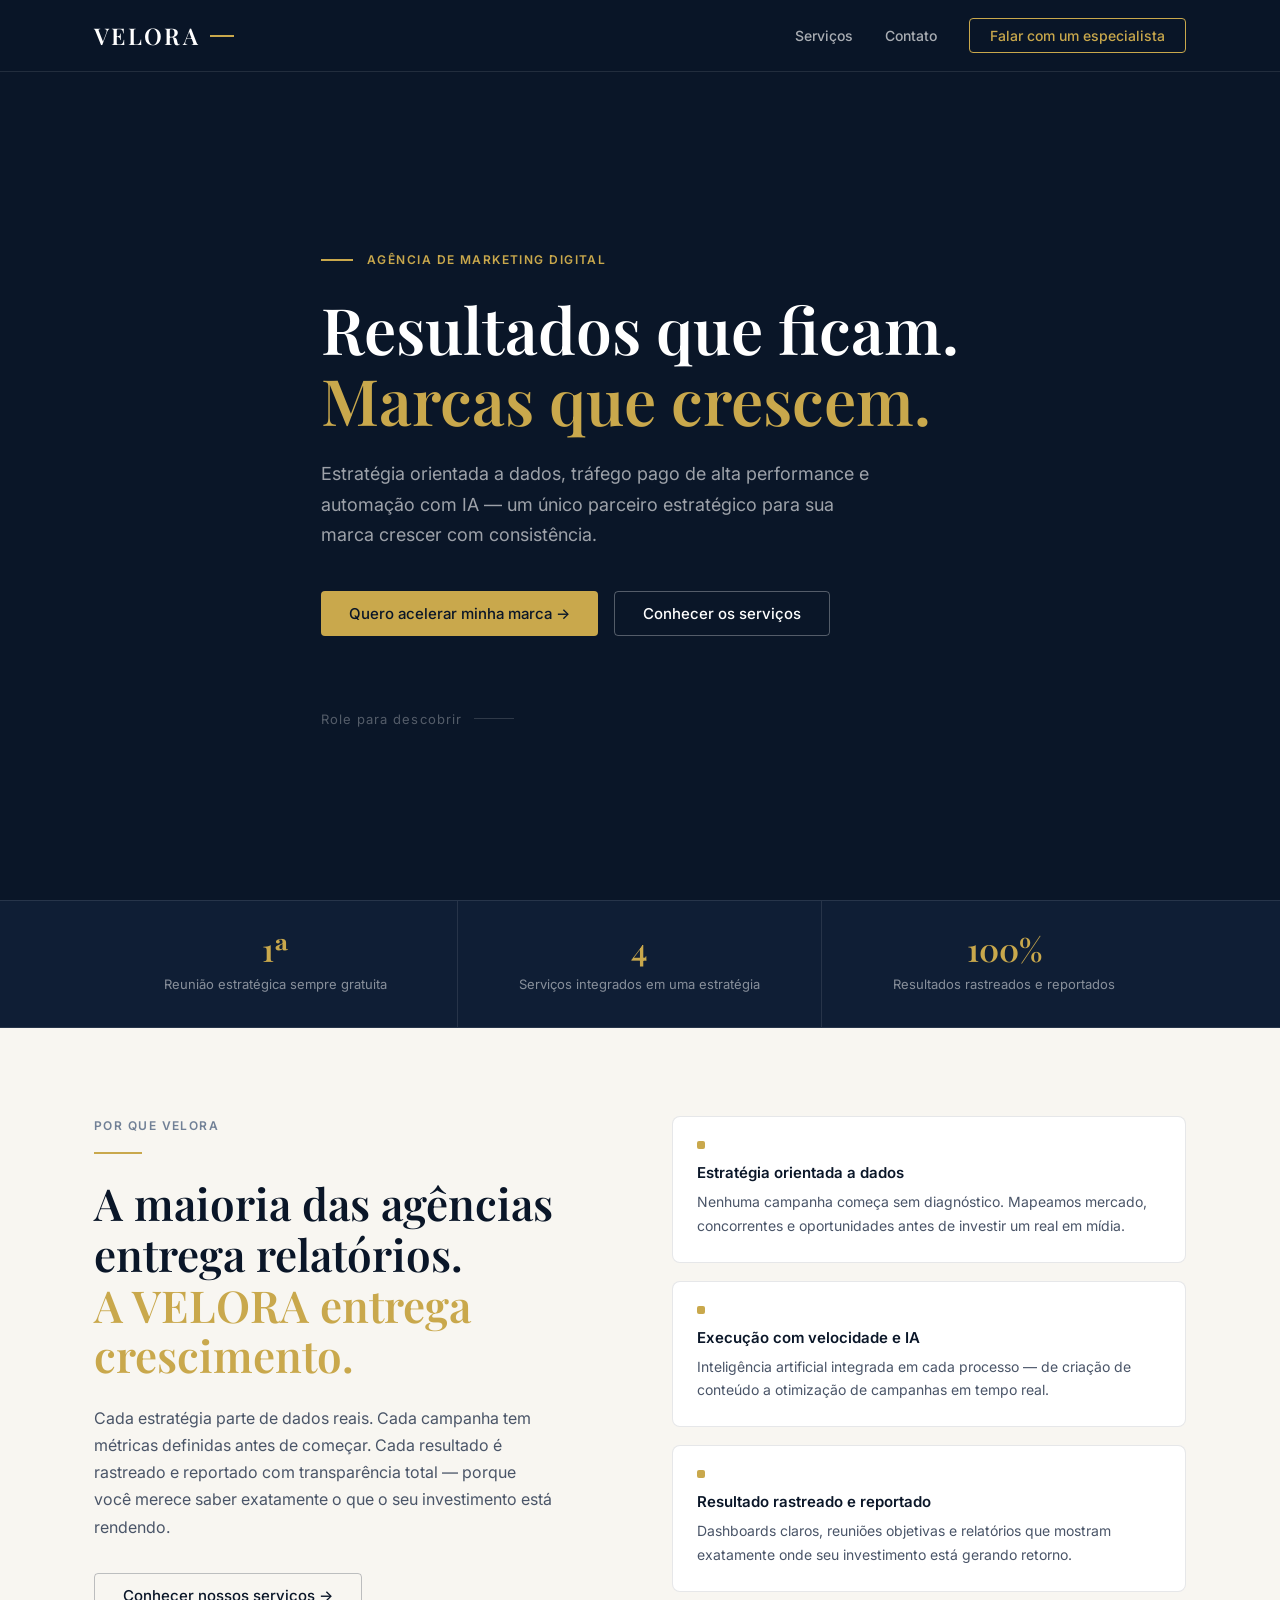
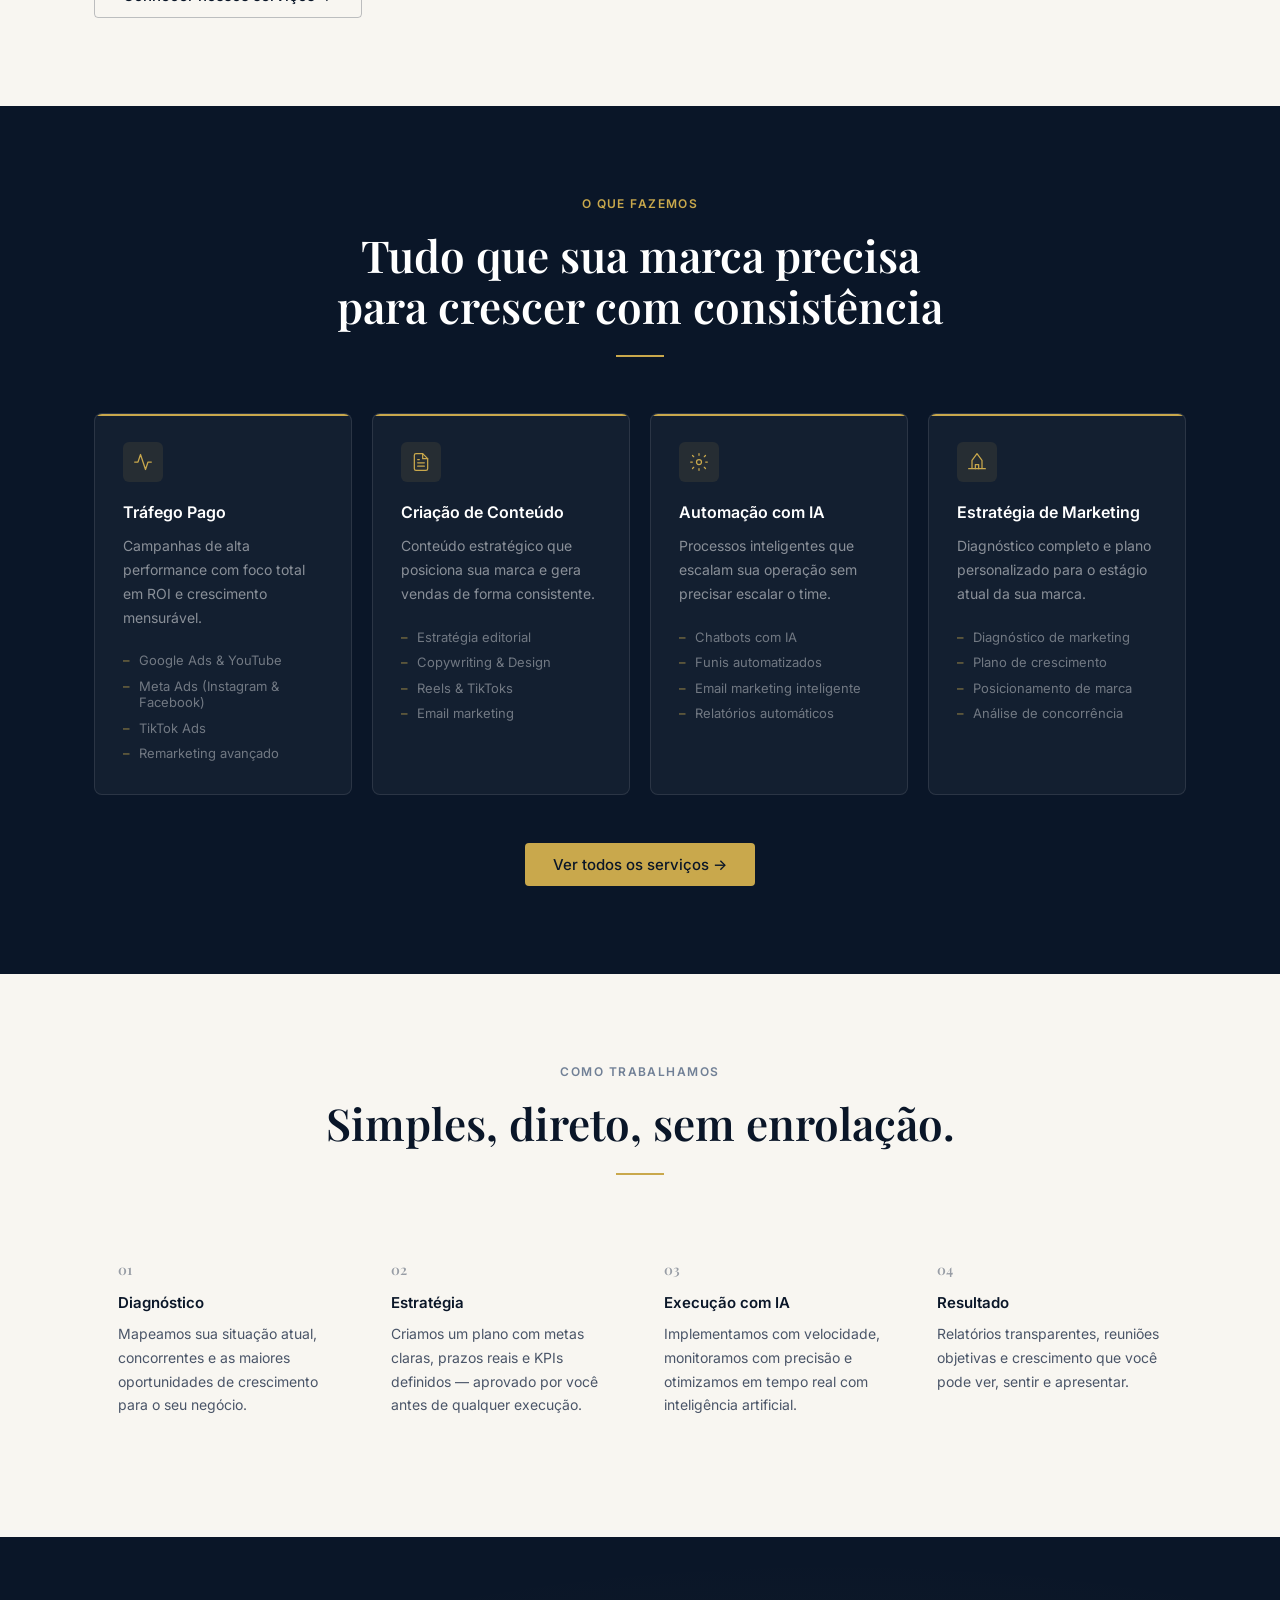
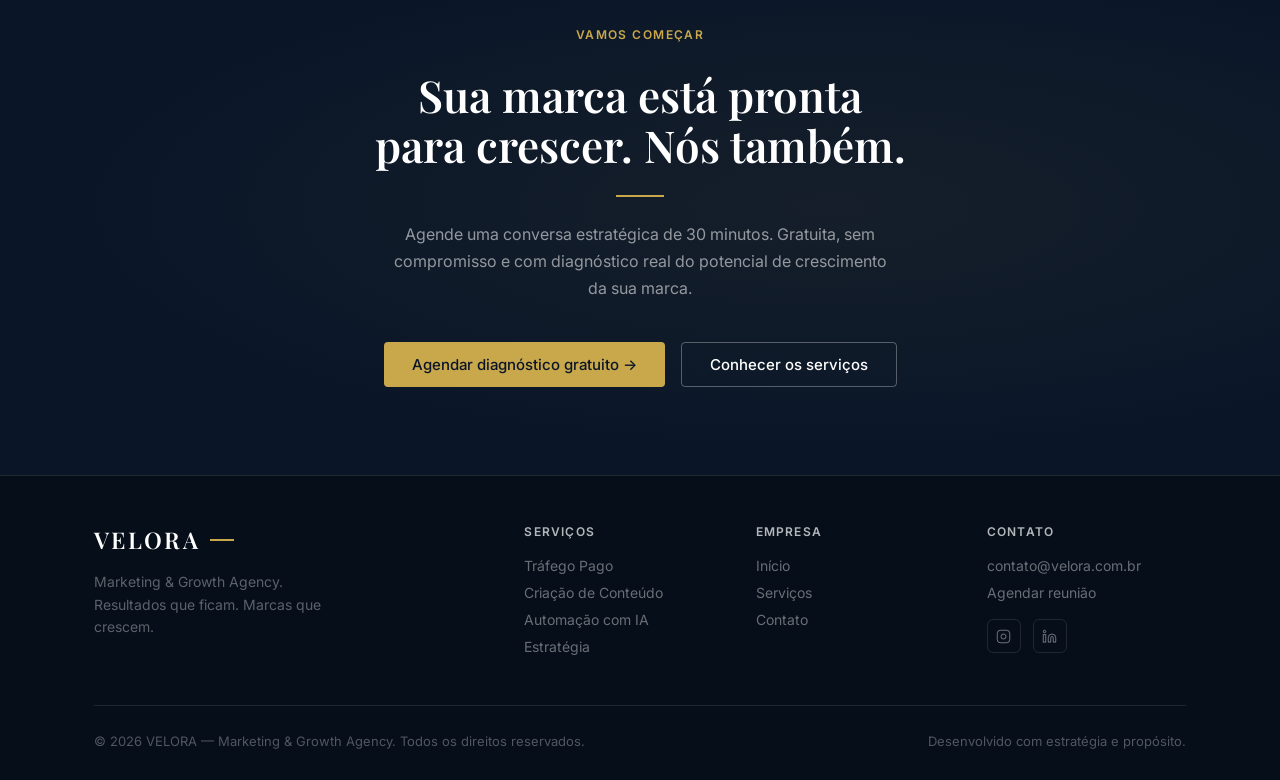
==== index.html @ fdc5f214 "Add files via upload" ====
<!DOCTYPE html>
<html lang="pt-BR">
<head>
  <meta charset="UTF-8">
  <meta name="viewport" content="width=device-width, initial-scale=1.0">
  <title>VELORA — Marketing & Growth Agency</title>
  <meta name="description" content="Resultados que ficam. Marcas que crescem. Estratégia de marketing orientada a dados, tráfego pago de alta performance e automação com IA.">
  <link rel="preconnect" href="https://fonts.googleapis.com">
  <link rel="preconnect" href="https://fonts.gstatic.com" crossorigin>
  <link href="https://fonts.googleapis.com/css2?family=Playfair+Display:wght@600&family=Inter:wght@400;500;600&display=swap" rel="stylesheet">
  <link rel="stylesheet" href="style.css">
</head>
<body>

  <nav class="nav">
    <div class="container nav-inner">
      <a href="index.html" class="nav-logo">
        <span class="nav-logo-text">VELORA</span>
        <span class="nav-logo-rule"></span>
      </a>
      <div class="nav-links">
        <a href="servicos.html">Serviços</a>
        <a href="contato.html">Contato</a>
        <a href="contato.html" class="nav-cta">Falar com um especialista</a>
      </div>
      <button class="nav-burger" id="burger" aria-label="Abrir menu">
        <span></span><span></span><span></span>
      </button>
    </div>
    <nav class="nav-mobile" id="navMobile">
      <a href="index.html">Início</a>
      <a href="servicos.html">Serviços</a>
      <a href="contato.html">Contato</a>
      <a href="contato.html" class="gold-link">Falar com um especialista →</a>
    </nav>
  </nav>

  <section class="hero">
    <div class="container hero-inner">
      <p class="eyebrow hero-eyebrow">Agência de Marketing Digital</p>
      <h1 class="hero-title">
        Resultados que ficam.<br>
        <span class="accent">Marcas que crescem.</span>
      </h1>
      <p class="hero-sub">Estratégia orientada a dados, tráfego pago de alta performance e automação com IA — um único parceiro estratégico para sua marca crescer com consistência.</p>
      <div class="hero-btns">
        <a href="contato.html" class="btn btn-primary">Quero acelerar minha marca →</a>
        <a href="servicos.html" class="btn btn-outline">Conhecer os serviços</a>
      </div>
      <p class="hero-scroll">Role para descobrir</p>
    </div>
  </section>

  <section class="stats-bar">
    <div class="container">
      <div class="stats-grid">
        <div class="stat-item">
          <p class="stat-num">1ª</p>
          <p class="stat-lbl">Reunião estratégica sempre gratuita</p>
        </div>
        <div class="stat-item">
          <p class="stat-num">4</p>
          <p class="stat-lbl">Serviços integrados em uma estratégia</p>
        </div>
        <div class="stat-item">
          <p class="stat-num">100%</p>
          <p class="stat-lbl">Resultados rastreados e reportados</p>
        </div>
      </div>
    </div>
  </section>

  <section class="section dif">
    <div class="container">
      <div class="dif-grid">
        <div class="dif-left">
          <p class="eyebrow">Por que VELORA</p>
          <span class="gold-rule" style="margin: 1rem 0 1.5rem;"></span>
          <h2>A maioria das agências entrega relatórios.<br><em>A VELORA entrega crescimento.</em></h2>
          <p style="margin-top: 1.5rem;">Cada estratégia parte de dados reais. Cada campanha tem métricas definidas antes de começar. Cada resultado é rastreado e reportado com transparência total — porque você merece saber exatamente o que o seu investimento está rendendo.</p>
          <a href="servicos.html" class="btn btn-outline-dark" style="margin-top: 2rem;">Conhecer nossos serviços →</a>
        </div>
        <div class="dif-right">
          <div class="pillar">
            <div class="pillar-dot"></div>
            <h3>Estratégia orientada a dados</h3>
            <p>Nenhuma campanha começa sem diagnóstico. Mapeamos mercado, concorrentes e oportunidades antes de investir um real em mídia.</p>
          </div>
          <div class="pillar">
            <div class="pillar-dot"></div>
            <h3>Execução com velocidade e IA</h3>
            <p>Inteligência artificial integrada em cada processo — de criação de conteúdo a otimização de campanhas em tempo real.</p>
          </div>
          <div class="pillar">
            <div class="pillar-dot"></div>
            <h3>Resultado rastreado e reportado</h3>
            <p>Dashboards claros, reuniões objetivas e relatórios que mostram exatamente onde seu investimento está gerando retorno.</p>
          </div>
        </div>
      </div>
    </div>
  </section>

  <section class="section services">
    <div class="container">
      <div class="services-hd">
        <p class="eyebrow">O que fazemos</p>
        <h2 style="margin-top: 1rem;">Tudo que sua marca precisa<br>para crescer com consistência</h2>
        <span class="gold-rule gold-rule-center" style="margin-top: 1.5rem;"></span>
      </div>
      <div class="services-grid">
        <div class="svc-card">
          <div class="svc-icon">
            <svg viewBox="0 0 24 24"><polyline points="22 12 18 12 15 21 9 3 6 12 2 12"/></svg>
          </div>
          <h3>Tráfego Pago</h3>
          <p>Campanhas de alta performance com foco total em ROI e crescimento mensurável.</p>
          <ul class="svc-list">
            <li>Google Ads & YouTube</li>
            <li>Meta Ads (Instagram & Facebook)</li>
            <li>TikTok Ads</li>
            <li>Remarketing avançado</li>
          </ul>
        </div>
        <div class="svc-card">
          <div class="svc-icon">
            <svg viewBox="0 0 24 24"><path d="M14 2H6a2 2 0 0 0-2 2v16a2 2 0 0 0 2 2h12a2 2 0 0 0 2-2V8z"/><polyline points="14 2 14 8 20 8"/><line x1="16" y1="13" x2="8" y2="13"/><line x1="16" y1="17" x2="8" y2="17"/><polyline points="10 9 9 9 8 9"/></svg>
          </div>
          <h3>Criação de Conteúdo</h3>
          <p>Conteúdo estratégico que posiciona sua marca e gera vendas de forma consistente.</p>
          <ul class="svc-list">
            <li>Estratégia editorial</li>
            <li>Copywriting & Design</li>
            <li>Reels & TikToks</li>
            <li>Email marketing</li>
          </ul>
        </div>
        <div class="svc-card">
          <div class="svc-icon">
            <svg viewBox="0 0 24 24"><circle cx="12" cy="12" r="3"/><path d="M12 2v2m0 16v2M4.22 4.22l1.42 1.42m12.72 12.72 1.42 1.42M2 12h2m16 0h2M4.22 19.78l1.42-1.42M18.36 5.64l1.42-1.42"/></svg>
          </div>
          <h3>Automação com IA</h3>
          <p>Processos inteligentes que escalam sua operação sem precisar escalar o time.</p>
          <ul class="svc-list">
            <li>Chatbots com IA</li>
            <li>Funis automatizados</li>
            <li>Email marketing inteligente</li>
            <li>Relatórios automáticos</li>
          </ul>
        </div>
        <div class="svc-card">
          <div class="svc-icon">
            <svg viewBox="0 0 24 24"><path d="M2 20h20M6 20V10l6-8 6 8v10"/><path d="M10 20v-5h4v5"/></svg>
          </div>
          <h3>Estratégia de Marketing</h3>
          <p>Diagnóstico completo e plano personalizado para o estágio atual da sua marca.</p>
          <ul class="svc-list">
            <li>Diagnóstico de marketing</li>
            <li>Plano de crescimento</li>
            <li>Posicionamento de marca</li>
            <li>Análise de concorrência</li>
          </ul>
        </div>
      </div>
      <div style="text-align: center; margin-top: 3rem;">
        <a href="servicos.html" class="btn btn-primary">Ver todos os serviços →</a>
      </div>
    </div>
  </section>

  <section class="section process">
    <div class="container">
      <div class="process-hd">
        <p class="eyebrow">Como trabalhamos</p>
        <h2 style="margin-top: 1rem;">Simples, direto, sem enrolação.</h2>
        <span class="gold-rule gold-rule-center" style="margin-top: 1.5rem;"></span>
      </div>
      <div class="process-steps">
        <div class="p-step">
          <p class="step-n">01</p>
          <h3>Diagnóstico</h3>
          <p>Mapeamos sua situação atual, concorrentes e as maiores oportunidades de crescimento para o seu negócio.</p>
        </div>
        <div class="p-step">
          <p class="step-n">02</p>
          <h3>Estratégia</h3>
          <p>Criamos um plano com metas claras, prazos reais e KPIs definidos — aprovado por você antes de qualquer execução.</p>
        </div>
        <div class="p-step">
          <p class="step-n">03</p>
          <h3>Execução com IA</h3>
          <p>Implementamos com velocidade, monitoramos com precisão e otimizamos em tempo real com inteligência artificial.</p>
        </div>
        <div class="p-step">
          <p class="step-n">04</p>
          <h3>Resultado</h3>
          <p>Relatórios transparentes, reuniões objetivas e crescimento que você pode ver, sentir e apresentar.</p>
        </div>
      </div>
    </div>
  </section>

  <section class="section cta-sec">
    <div class="container">
      <div class="cta-inner">
        <p class="eyebrow">Vamos começar</p>
        <h2>Sua marca está pronta<br>para crescer. Nós também.</h2>
        <span class="gold-rule gold-rule-center" style="margin: 1.5rem auto;"></span>
        <p>Agende uma conversa estratégica de 30 minutos. Gratuita, sem compromisso e com diagnóstico real do potencial de crescimento da sua marca.</p>
        <div class="cta-btns">
          <a href="contato.html" class="btn btn-primary">Agendar diagnóstico gratuito →</a>
          <a href="servicos.html" class="btn btn-outline">Conhecer os serviços</a>
        </div>
      </div>
    </div>
  </section>

  <footer class="footer">
    <div class="container">
      <div class="footer-grid">
        <div class="footer-brand">
          <a href="index.html" class="nav-logo">
            <span class="nav-logo-text">VELORA</span>
            <span class="nav-logo-rule"></span>
          </a>
          <p>Marketing & Growth Agency.<br>Resultados que ficam. Marcas que crescem.</p>
        </div>
        <div class="footer-col">
          <h4>Serviços</h4>
          <a href="servicos.html">Tráfego Pago</a>
          <a href="servicos.html">Criação de Conteúdo</a>
          <a href="servicos.html">Automação com IA</a>
          <a href="servicos.html">Estratégia</a>
        </div>
        <div class="footer-col">
          <h4>Empresa</h4>
          <a href="index.html">Início</a>
          <a href="servicos.html">Serviços</a>
          <a href="contato.html">Contato</a>
        </div>
        <div class="footer-col">
          <h4>Contato</h4>
          <a href="mailto:contato@velora.com.br">contato@velora.com.br</a>
          <a href="contato.html">Agendar reunião</a>
          <div class="footer-social">
            <a href="#" aria-label="Instagram">
              <svg viewBox="0 0 24 24"><rect x="2" y="2" width="20" height="20" rx="5"/><path d="M16 11.37A4 4 0 1 1 12.63 8 4 4 0 0 1 16 11.37z"/><line x1="17.5" y1="6.5" x2="17.51" y2="6.5"/></svg>
            </a>
            <a href="#" aria-label="LinkedIn">
              <svg viewBox="0 0 24 24"><path d="M16 8a6 6 0 0 1 6 6v7h-4v-7a2 2 0 0 0-2-2 2 2 0 0 0-2 2v7h-4v-7a6 6 0 0 1 6-6z"/><rect x="2" y="9" width="4" height="12"/><circle cx="4" cy="4" r="2"/></svg>
            </a>
          </div>
        </div>
      </div>
      <div class="footer-bottom">
        <p>© 2026 VELORA — Marketing & Growth Agency. Todos os direitos reservados.</p>
        <p>Desenvolvido com estratégia e propósito.</p>
      </div>
    </div>
  </footer>

  <script>
    const burger = document.getElementById('burger');
    const nav = document.getElementById('navMobile');
    burger.addEventListener('click', () => nav.classList.toggle('open'));
  </script>

</body>
</html>
---- style.css ----
/* ==========================================
   VELORA — Master Stylesheet
   Marketing & Growth Agency
   ========================================== */

*, *::before, *::after { box-sizing: border-box; margin: 0; padding: 0; }
html { scroll-behavior: smooth; font-size: 16px; }
body { font-family: 'Inter', system-ui, -apple-system, sans-serif; background: #F8F6F1; color: #0A1628; -webkit-font-smoothing: antialiased; }
img { max-width: 100%; display: block; }
a { text-decoration: none; color: inherit; }
ul { list-style: none; }

:root {
  --midnight: #0A1628;
  --midnight-2: #0F1E35;
  --gold: #C9A84C;
  --gold-light: #DFC07A;
  --off-white: #F8F6F1;
  --white: #FFFFFF;
  --teal: #2B9CB3;
  --carbon: #4A5568;
  --carbon-light: #718096;
  --border-light: rgba(255,255,255,0.1);
  --border-dark: rgba(10,22,40,0.1);
  --max-w: 1140px;
  --nav-h: 72px;
}

h1, h2, h3 { font-family: 'Playfair Display', Georgia, serif; }
h1 { font-size: clamp(2.25rem, 5.5vw, 4rem); line-height: 1.1; font-weight: 600; }
h2 { font-size: clamp(1.75rem, 4vw, 2.75rem); line-height: 1.15; font-weight: 600; }
h3 { font-size: 1.125rem; font-weight: 600; }
p { line-height: 1.7; }

.container { max-width: var(--max-w); margin: 0 auto; padding: 0 1.5rem; }
.section { padding: 5.5rem 0; }
.eyebrow { font-size: 0.75rem; font-weight: 600; letter-spacing: 0.12em; text-transform: uppercase; }
.gold-rule { width: 48px; height: 2px; background: var(--gold); display: block; }
.gold-rule-center { margin-left: auto; margin-right: auto; }

/* NAV */
.nav { position: fixed; top: 0; left: 0; right: 0; height: var(--nav-h); background: rgba(10,22,40,0.97); backdrop-filter: blur(12px); z-index: 100; border-bottom: 1px solid var(--border-light); }
.nav-inner { height: 100%; display: flex; align-items: center; justify-content: space-between; }
.nav-logo { display: flex; align-items: center; gap: 10px; }
.nav-logo-text { font-family: 'Playfair Display', serif; font-size: 1.4375rem; font-weight: 600; color: var(--white); letter-spacing: 0.1em; }
.nav-logo-rule { width: 24px; height: 2px; background: var(--gold); flex-shrink: 0; }
.nav-links { display: flex; align-items: center; gap: 2rem; }
.nav-links a { font-size: 0.875rem; font-weight: 500; color: rgba(255,255,255,0.65); transition: color 0.2s; }
.nav-links a:hover, .nav-links a.active { color: var(--white); }
.nav-cta { background: transparent; border: 1.5px solid var(--gold); color: var(--gold) !important; padding: 0.5rem 1.25rem; border-radius: 4px; font-size: 0.875rem; font-weight: 500; cursor: pointer; transition: background 0.2s, color 0.2s; font-family: inherit; }
.nav-cta:hover { background: var(--gold); color: var(--midnight) !important; }
.nav-burger { display: none; flex-direction: column; gap: 5px; cursor: pointer; background: none; border: none; padding: 4px; }
.nav-burger span { width: 24px; height: 2px; background: var(--white); transition: all 0.3s; display: block; }
.nav-mobile { display: none; }
.nav-mobile.open { display: flex; flex-direction: column; background: var(--midnight); position: fixed; top: var(--nav-h); left: 0; right: 0; bottom: 0; padding: 2rem 1.5rem; z-index: 99; gap: 0; }
.nav-mobile.open a { font-size: 1.25rem; color: rgba(255,255,255,0.8); padding: 1.125rem 0; border-bottom: 1px solid var(--border-light); }
.nav-mobile.open a.gold-link { color: var(--gold); border-bottom: none; margin-top: 1.5rem; }

/* BUTTONS */
.btn { display: inline-flex; align-items: center; gap: 8px; padding: 0.875rem 1.75rem; border-radius: 4px; font-size: 0.9375rem; font-weight: 500; cursor: pointer; transition: all 0.2s; border: none; font-family: inherit; line-height: 1; }
.btn-primary { background: var(--gold); color: var(--midnight); }
.btn-primary:hover { background: var(--gold-light); }
.btn-outline { background: transparent; border: 1.5px solid rgba(255,255,255,0.3); color: var(--white); }
.btn-outline:hover { border-color: var(--white); background: rgba(255,255,255,0.06); }
.btn-outline-dark { background: transparent; border: 1.5px solid rgba(10,22,40,0.25); color: var(--midnight); }
.btn-outline-dark:hover { border-color: var(--midnight); background: rgba(10,22,40,0.05); }
.btn-full { width: 100%; justify-content: center; }

/* HERO (Home) */
.hero { min-height: 100vh; background: var(--midnight); color: var(--white); display: flex; align-items: center; padding-top: var(--nav-h); }
.hero-inner { padding: 4rem 0 3.5rem; }
.hero-eyebrow { color: var(--gold); margin-bottom: 1.5rem; display: flex; align-items: center; gap: 14px; }
.hero-eyebrow::before { content: ''; display: block; width: 32px; height: 1.5px; background: var(--gold); }
.hero-title { margin-bottom: 0.5rem; }
.hero-title .accent { color: var(--gold); }
.hero-sub { font-size: clamp(1rem, 2vw, 1.125rem); color: rgba(255,255,255,0.6); margin: 1.5rem 0 2.5rem; max-width: 560px; }
.hero-btns { display: flex; gap: 1rem; flex-wrap: wrap; }
.hero-scroll { margin-top: 4.5rem; color: rgba(255,255,255,0.3); font-size: 0.8125rem; letter-spacing: 0.08em; display: flex; align-items: center; gap: 12px; }
.hero-scroll::after { content: ''; display: block; width: 40px; height: 1px; background: rgba(255,255,255,0.15); }

/* STATS BAR */
.stats-bar { background: var(--midnight-2); border-top: 1px solid var(--border-light); border-bottom: 1px solid var(--border-light); }
.stats-grid { display: grid; grid-template-columns: repeat(3, 1fr); }
.stat-item { padding: 2rem; text-align: center; border-right: 1px solid var(--border-light); }
.stat-item:last-child { border-right: none; }
.stat-num { font-family: 'Playfair Display', serif; font-size: 2rem; font-weight: 600; color: var(--gold); line-height: 1; margin-bottom: 0.5rem; }
.stat-lbl { font-size: 0.8125rem; color: rgba(255,255,255,0.5); }

/* DIFERENCIAIS */
.dif { background: var(--off-white); }
.dif-grid { display: grid; grid-template-columns: 1fr 1fr; gap: 4rem; align-items: start; }
.dif-left .eyebrow { color: var(--carbon-light); margin-bottom: 1rem; }
.dif-left h2 { margin: 1.25rem 0 1.5rem; }
.dif-left h2 em { font-style: normal; color: var(--gold); }
.dif-left p { color: var(--carbon); max-width: 460px; }
.dif-right { display: grid; gap: 1.125rem; }
.pillar { background: var(--white); border-radius: 8px; padding: 1.5rem; border: 1px solid var(--border-dark); }
.pillar-dot { width: 8px; height: 8px; background: var(--gold); border-radius: 2px; margin-bottom: 0.875rem; }
.pillar h3 { font-family: 'Inter', sans-serif; font-size: 0.9375rem; font-weight: 600; margin-bottom: 0.5rem; }
.pillar p { font-size: 0.875rem; color: var(--carbon); }

/* SERVICES SECTION */
.services { background: var(--midnight); color: var(--white); }
.services-hd { text-align: center; margin-bottom: 3.5rem; }
.services-hd .eyebrow { color: var(--gold); margin-bottom: 1rem; }
.services-hd h2 { color: var(--white); }
.services-grid { display: grid; grid-template-columns: repeat(4, 1fr); gap: 1.25rem; }
.svc-card { background: rgba(255,255,255,0.04); border: 1px solid var(--border-light); border-radius: 8px; padding: 1.75rem; transition: border-color 0.2s; position: relative; overflow: hidden; }
.svc-card::before { content: ''; position: absolute; top: 0; left: 0; right: 0; height: 2px; background: var(--gold); }
.svc-card:hover { border-color: rgba(201,168,76,0.35); }
.svc-icon { width: 40px; height: 40px; background: rgba(201,168,76,0.1); border-radius: 6px; display: flex; align-items: center; justify-content: center; margin-bottom: 1.25rem; }
.svc-icon svg { width: 20px; height: 20px; stroke: var(--gold); fill: none; stroke-width: 1.5; stroke-linecap: round; stroke-linejoin: round; }
.svc-card h3 { color: var(--white); margin-bottom: 0.75rem; font-family: 'Inter', sans-serif; font-size: 1rem; font-weight: 600; }
.svc-card > p { color: rgba(255,255,255,0.5); font-size: 0.875rem; }
.svc-list { margin-top: 1.125rem; }
.svc-list li { font-size: 0.8125rem; color: rgba(255,255,255,0.4); padding: 0.3rem 0; padding-left: 1rem; position: relative; }
.svc-list li::before { content: '–'; position: absolute; left: 0; color: var(--gold); opacity: 0.7; }

/* PROCESS */
.process { background: var(--off-white); }
.process-hd { text-align: center; margin-bottom: 3.5rem; }
.process-hd .eyebrow { color: var(--carbon-light); margin-bottom: 1rem; }
.process-steps { display: grid; grid-template-columns: repeat(4, 1fr); gap: 0; }
.p-step { padding: 2rem 1.5rem; }
.step-n { font-family: 'Playfair Display', serif; font-size: 1.875rem; color: var(--gold); font-weight: 600; line-height: 1; margin-bottom: 1rem; opacity: 0.55; }
.p-step h3 { font-family: 'Inter', sans-serif; font-size: 0.9375rem; font-weight: 600; margin-bottom: 0.625rem; }
.p-step p { font-size: 0.875rem; color: var(--carbon); }

/* CTA SECTION */
.cta-sec { background: var(--midnight); position: relative; overflow: hidden; }
.cta-sec::before { content: ''; position: absolute; inset: 0; background: radial-gradient(ellipse at 65% 50%, rgba(201,168,76,0.06) 0%, transparent 65%); }
.cta-inner { text-align: center; position: relative; z-index: 1; }
.cta-inner .eyebrow { color: var(--gold); margin-bottom: 1.5rem; }
.cta-inner h2 { color: var(--white); margin-bottom: 1rem; }
.cta-inner > p { color: rgba(255,255,255,0.55); max-width: 500px; margin: 0 auto; }
.cta-btns { display: flex; gap: 1rem; justify-content: center; flex-wrap: wrap; margin-top: 2.5rem; }

/* HERO SUB-PAGES */
.hero-page { background: var(--midnight); color: var(--white); padding: calc(var(--nav-h) + 4rem) 0 4rem; }
.hero-page .eyebrow { color: var(--gold); margin-bottom: 1rem; }
.hero-page h1 { font-size: clamp(2rem, 4.5vw, 3.25rem); margin: 1.25rem 0 1rem; }
.hero-page p { color: rgba(255,255,255,0.6); max-width: 540px; font-size: 1.0625rem; }

/* SERVICES FULL PAGE */
.svc-full { background: var(--off-white); }
.svc-card-full { background: var(--white); border-radius: 10px; padding: 2.5rem; border: 1px solid var(--border-dark); margin-bottom: 1.5rem; display: grid; grid-template-columns: 1fr 1fr; gap: 2.5rem; align-items: start; }
.svc-tag { display: inline-block; background: rgba(201,168,76,0.1); color: #8B6D1E; font-size: 0.75rem; font-weight: 600; padding: 0.3rem 0.875rem; border-radius: 20px; margin-bottom: 1rem; letter-spacing: 0.04em; text-transform: uppercase; }
.svc-card-full h3 { font-family: 'Playfair Display', serif; font-size: 1.5rem; margin-bottom: 0.875rem; }
.svc-card-full > div:first-child > p { color: var(--carbon); font-size: 0.9375rem; }
.feat-list li { display: flex; align-items: flex-start; gap: 10px; font-size: 0.875rem; color: var(--carbon); padding: 0.5rem 0; border-bottom: 1px solid rgba(10,22,40,0.07); }
.feat-list li::before { content: ''; display: block; width: 6px; height: 6px; min-width: 6px; background: var(--gold); border-radius: 50%; margin-top: 0.5rem; }

/* CONTACT PAGE */
.contact-sec { background: var(--off-white); }
.contact-grid { display: grid; grid-template-columns: 1fr 1fr; gap: 4rem; align-items: start; }
.form-card { background: var(--white); border-radius: 10px; padding: 2.5rem; border: 1px solid var(--border-dark); }
.form-card h3 { margin-bottom: 0.375rem; font-family: 'Playfair Display', serif; }
.form-card > p { font-size: 0.875rem; color: var(--carbon-light); margin-bottom: 2rem; }
.form-grp { margin-bottom: 1.125rem; }
.form-lbl { display: block; font-size: 0.8125rem; font-weight: 500; color: var(--midnight); margin-bottom: 0.5rem; }
.form-inp, .form-ta, .form-sel { width: 100%; padding: 0.75rem 1rem; border: 1.5px solid rgba(10,22,40,0.15); border-radius: 6px; font-size: 0.9375rem; font-family: inherit; color: var(--midnight); background: var(--white); transition: border-color 0.2s; outline: none; }
.form-inp:focus, .form-ta:focus, .form-sel:focus { border-color: var(--gold); }
.form-ta { resize: vertical; min-height: 130px; }
.form-sel { appearance: none; background-image: url("data:image/svg+xml,%3Csvg width='12' height='12' viewBox='0 0 12 12' fill='none' xmlns='http://www.w3.org/2000/svg'%3E%3Cpath d='M2 4.5L6 8.5L10 4.5' stroke='%234A5568' stroke-width='1.5' stroke-linecap='round'/%3E%3C/svg%3E"); background-repeat: no-repeat; background-position: right 1rem center; padding-right: 2.5rem; cursor: pointer; }
.form-row { display: grid; grid-template-columns: 1fr 1fr; gap: 1rem; }
.contact-sidebar { padding-top: 0.5rem; }
.contact-sidebar .eyebrow { color: var(--carbon-light); margin-bottom: 1rem; }
.contact-sidebar h3 { font-family: 'Playfair Display', serif; font-size: 1.5rem; margin: 1.25rem 0 0.75rem; }
.contact-sidebar > p { color: var(--carbon); margin-bottom: 2rem; }
.c-item { display: flex; gap: 1rem; align-items: flex-start; margin-bottom: 1.5rem; }
.c-icon { width: 40px; height: 40px; min-width: 40px; background: rgba(201,168,76,0.1); border-radius: 6px; display: flex; align-items: center; justify-content: center; }
.c-icon svg { width: 18px; height: 18px; stroke: var(--gold); fill: none; stroke-width: 1.5; stroke-linecap: round; stroke-linejoin: round; }
.c-item-txt p:first-child { font-size: 0.8125rem; font-weight: 500; color: var(--carbon-light); margin-bottom: 2px; }
.c-item-txt p:last-child { font-size: 0.9375rem; color: var(--midnight); font-weight: 500; }
.diag-card { background: var(--midnight); border-radius: 10px; padding: 1.75rem; margin-top: 2rem; }
.diag-card .eyebrow { color: var(--gold); margin-bottom: 0.875rem; }
.diag-card p { color: rgba(255,255,255,0.55); font-size: 0.875rem; line-height: 1.6; }
.diag-card p.diag-title { color: var(--white); font-size: 1rem; font-weight: 500; margin-bottom: 0.625rem; }
.success-msg { display: none; margin-top: 1rem; padding: 1rem; background: rgba(43,156,179,0.08); border: 1px solid rgba(43,156,179,0.2); border-radius: 6px; font-size: 0.875rem; color: var(--midnight); }

/* FOOTER */
.footer { background: #060E1A; border-top: 1px solid var(--border-light); padding: 3rem 0 1.75rem; }
.footer-grid { display: grid; grid-template-columns: 2fr 1fr 1fr 1fr; gap: 2rem; margin-bottom: 2.5rem; }
.footer-brand > p { font-size: 0.875rem; color: rgba(255,255,255,0.35); margin-top: 1rem; max-width: 240px; line-height: 1.6; }
.footer-col h4 { font-size: 0.75rem; font-weight: 600; color: rgba(255,255,255,0.7); margin-bottom: 1.125rem; letter-spacing: 0.1em; text-transform: uppercase; }
.footer-col a { display: block; font-size: 0.875rem; color: rgba(255,255,255,0.4); margin-bottom: 0.625rem; transition: color 0.2s; }
.footer-col a:hover { color: rgba(255,255,255,0.8); }
.footer-bottom { border-top: 1px solid var(--border-light); padding-top: 1.5rem; display: flex; align-items: center; justify-content: space-between; font-size: 0.8125rem; color: rgba(255,255,255,0.3); }
.footer-social { display: flex; gap: 0.75rem; margin-top: 1.125rem; }
.footer-social a { width: 34px; height: 34px; border-radius: 6px; border: 1px solid var(--border-light); display: flex; align-items: center; justify-content: center; transition: border-color 0.2s; }
.footer-social a:hover { border-color: rgba(201,168,76,0.5); }
.footer-social a svg { width: 15px; height: 15px; stroke: rgba(255,255,255,0.45); fill: none; stroke-width: 1.5; }

/* RESPONSIVE */
@media (max-width: 1024px) {
  .services-grid { grid-template-columns: repeat(2, 1fr); }
  .process-steps { grid-template-columns: repeat(2, 1fr); }
}

@media (max-width: 768px) {
  .nav-links { display: none; }
  .nav-cta { display: none; }
  .nav-burger { display: flex; }
  .dif-grid { grid-template-columns: 1fr; gap: 2.5rem; }
  .services-grid { grid-template-columns: 1fr; }
  .process-steps { grid-template-columns: 1fr; }
  .svc-card-full { grid-template-columns: 1fr; gap: 1.5rem; }
  .contact-grid { grid-template-columns: 1fr; gap: 2.5rem; }
  .stats-grid { grid-template-columns: 1fr; }
  .stat-item { border-right: none; border-bottom: 1px solid var(--border-light); }
  .stat-item:last-child { border-bottom: none; }
  .footer-grid { grid-template-columns: 1fr 1fr; }
  .footer-bottom { flex-direction: column; gap: 0.75rem; text-align: center; }
  .hero-btns { flex-direction: column; }
  .hero-btns .btn { width: 100%; justify-content: center; }
  .cta-btns { flex-direction: column; align-items: center; }
}

@media (max-width: 480px) {
  .footer-grid { grid-template-columns: 1fr; }
  .form-row { grid-template-columns: 1fr; }
}
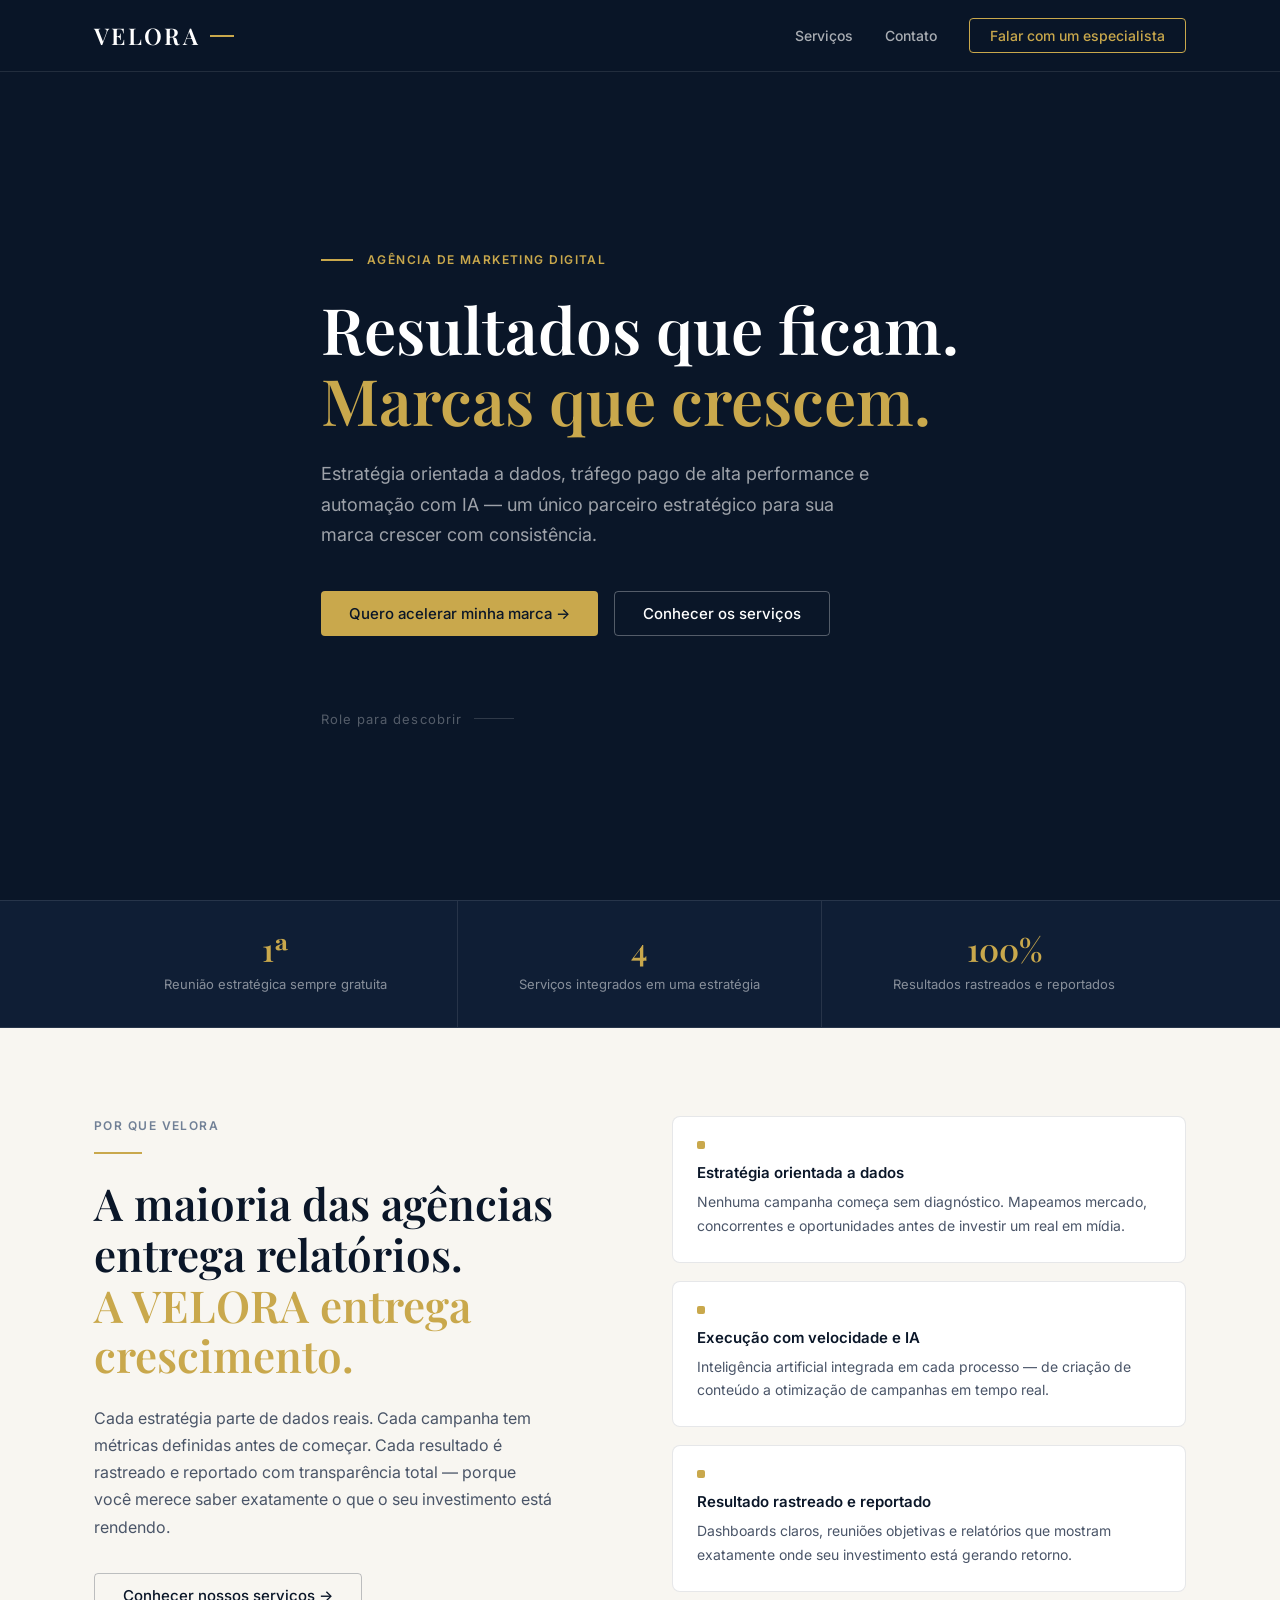
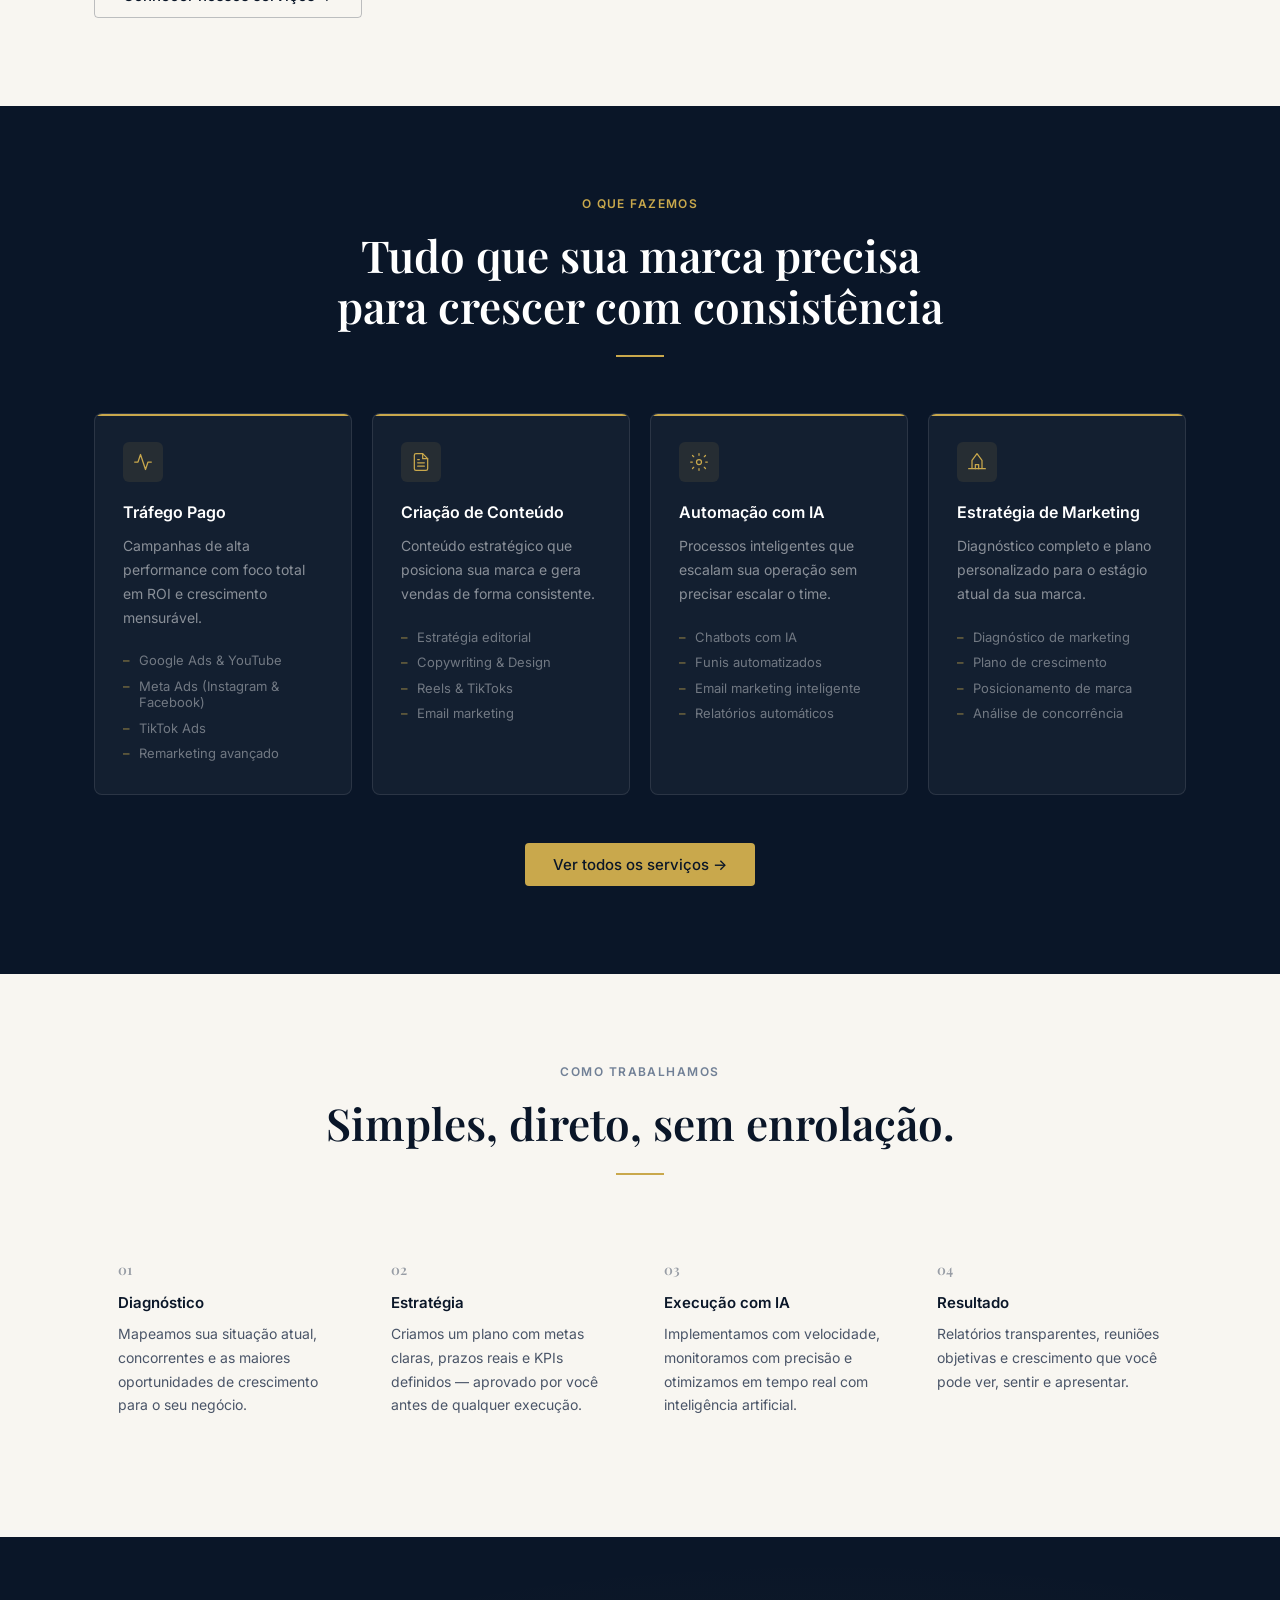
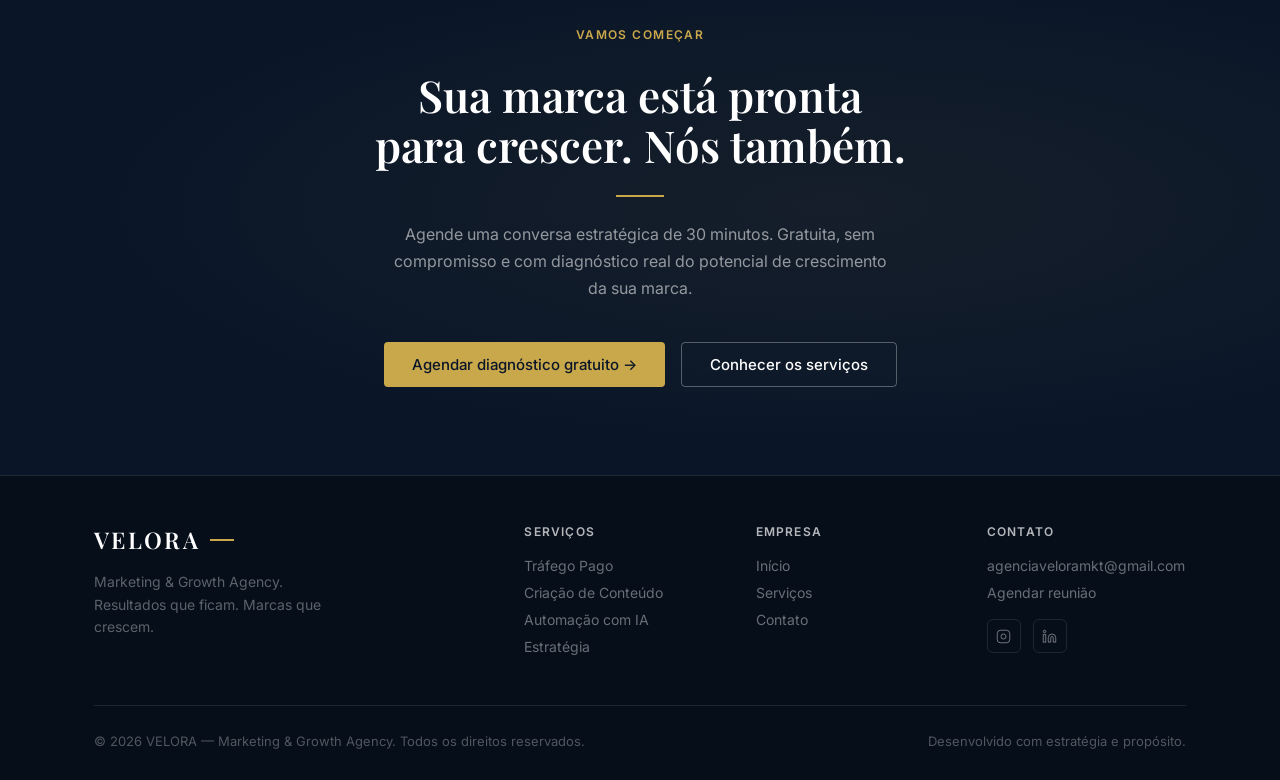
==== commit be19378b: "Add files via upload" ====
--- a/index.html
+++ b/index.html
@@ -13,6 +13,7 @@
 <body>
 
   <nav class="nav">
+  <input type="checkbox" id="nav-toggle">
     <div class="container nav-inner">
       <a href="index.html" class="nav-logo">
         <span class="nav-logo-text">VELORA</span>
@@ -23,9 +24,9 @@
         <a href="contato.html">Contato</a>
         <a href="contato.html" class="nav-cta">Falar com um especialista</a>
       </div>
-      <button class="nav-burger" id="burger" aria-label="Abrir menu">
+      <label for="nav-toggle" class="nav-burger" aria-label="Abrir menu">
         <span></span><span></span><span></span>
-      </button>
+      </label>
     </div>
     <nav class="nav-mobile" id="navMobile">
       <a href="index.html">Início</a>
@@ -240,10 +241,10 @@
         </div>
         <div class="footer-col">
           <h4>Contato</h4>
-          <a href="mailto:contato@velora.com.br">contato@velora.com.br</a>
+          <a href="mailto:agenciaveloramkt@gmail.com">agenciaveloramkt@gmail.com</a>
           <a href="contato.html">Agendar reunião</a>
           <div class="footer-social">
-            <a href="#" aria-label="Instagram">
+            <a href="https://instagram.com/agenciaveloramkt" target="_blank" aria-label="Instagram">
               <svg viewBox="0 0 24 24"><rect x="2" y="2" width="20" height="20" rx="5"/><path d="M16 11.37A4 4 0 1 1 12.63 8 4 4 0 0 1 16 11.37z"/><line x1="17.5" y1="6.5" x2="17.51" y2="6.5"/></svg>
             </a>
             <a href="#" aria-label="LinkedIn">
@@ -259,11 +260,5 @@
     </div>
   </footer>
 
-  <script>
-    const burger = document.getElementById('burger');
-    const nav = document.getElementById('navMobile');
-    burger.addEventListener('click', () => nav.classList.toggle('open'));
-  </script>
-
 </body>
 </html>
--- a/style.css
+++ b/style.css
@@ -49,12 +49,13 @@
 .nav-links a:hover, .nav-links a.active { color: var(--white); }
 .nav-cta { background: transparent; border: 1.5px solid var(--gold); color: var(--gold) !important; padding: 0.5rem 1.25rem; border-radius: 4px; font-size: 0.875rem; font-weight: 500; cursor: pointer; transition: background 0.2s, color 0.2s; font-family: inherit; }
 .nav-cta:hover { background: var(--gold); color: var(--midnight) !important; }
+#nav-toggle { display: none; }
 .nav-burger { display: none; flex-direction: column; gap: 5px; cursor: pointer; background: none; border: none; padding: 4px; }
 .nav-burger span { width: 24px; height: 2px; background: var(--white); transition: all 0.3s; display: block; }
 .nav-mobile { display: none; }
-.nav-mobile.open { display: flex; flex-direction: column; background: var(--midnight); position: fixed; top: var(--nav-h); left: 0; right: 0; bottom: 0; padding: 2rem 1.5rem; z-index: 99; gap: 0; }
-.nav-mobile.open a { font-size: 1.25rem; color: rgba(255,255,255,0.8); padding: 1.125rem 0; border-bottom: 1px solid var(--border-light); }
-.nav-mobile.open a.gold-link { color: var(--gold); border-bottom: none; margin-top: 1.5rem; }
+#nav-toggle:checked ~ .nav-mobile { display: flex; flex-direction: column; background: #0A1628; position: fixed; top: 0; left: 0; right: 0; bottom: 0; padding: calc(var(--nav-h) + 2rem) 1.5rem 2rem; z-index: 200; gap: 0; overflow-y: auto; }
+.nav-mobile a { font-size: 1.25rem; color: rgba(255,255,255,0.8); padding: 1.125rem 0; border-bottom: 1px solid var(--border-light); }
+.nav-mobile a.gold-link { color: var(--gold); border-bottom: none; margin-top: 1.5rem; }
 
 /* BUTTONS */
 .btn { display: inline-flex; align-items: center; gap: 8px; padding: 0.875rem 1.75rem; border-radius: 4px; font-size: 0.9375rem; font-weight: 500; cursor: pointer; transition: all 0.2s; border: none; font-family: inherit; line-height: 1; }
